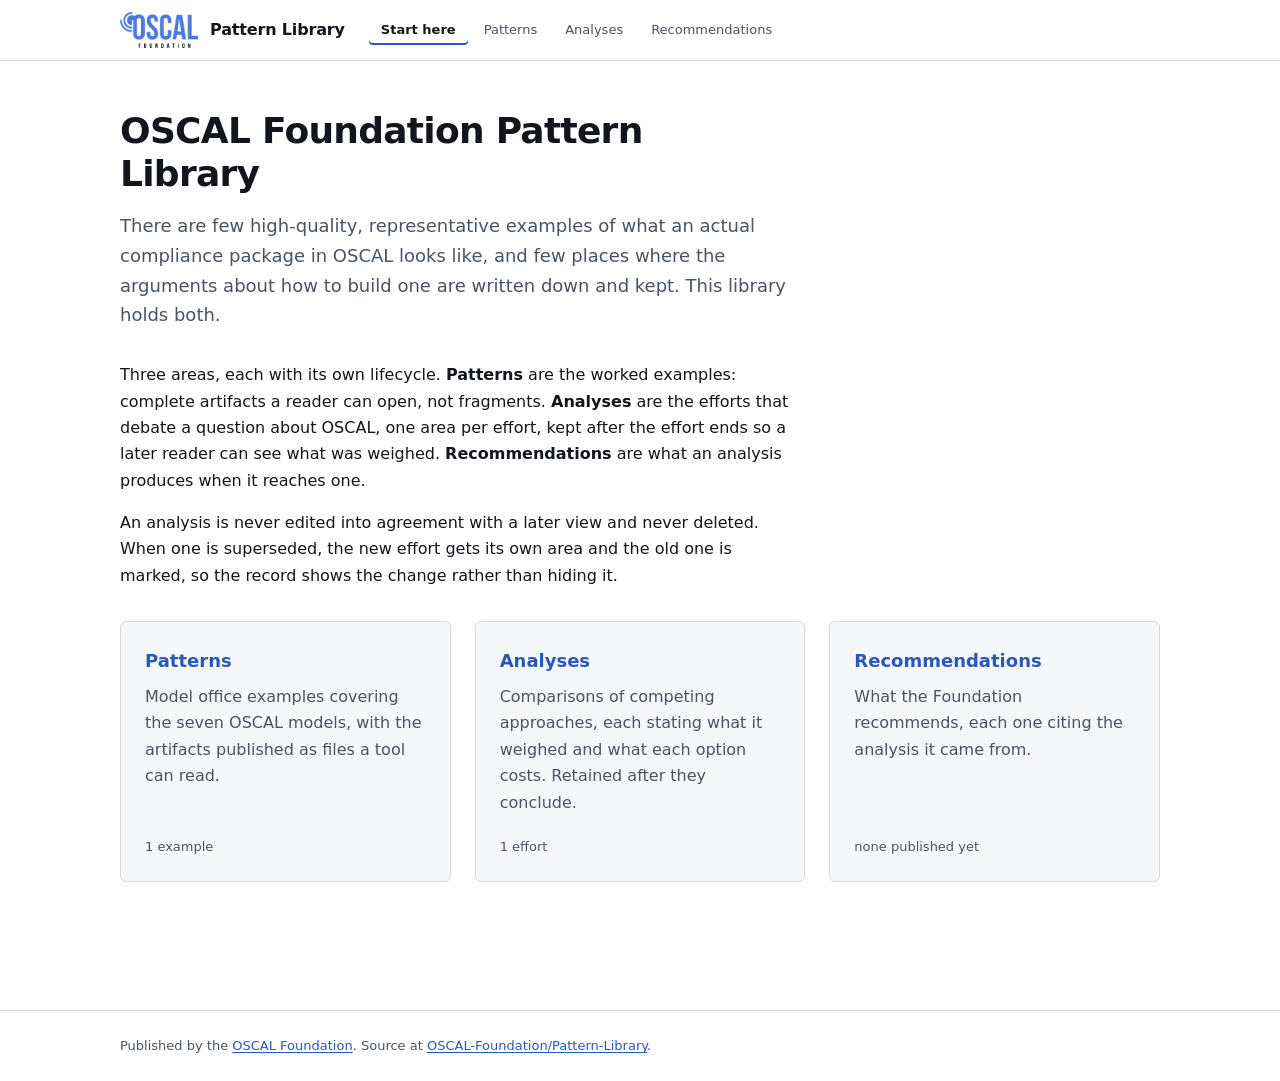
==== docs/index.html @ a6622626 "Publish the library as a site, with three areas docs/ is the site and there is no build step. The de" ====
<!doctype html>
<html lang="en">
<head>
<meta charset="utf-8">
<meta name="viewport" content="width=device-width, initial-scale=1">
<title>OSCAL Foundation Pattern Library</title>
<meta name="description" content="Realistic OSCAL example artifacts, the analysis efforts behind them, and the recommendations those efforts produce.">
<meta name="color-scheme" content="light dark">
<meta property="og:title" content="OSCAL Foundation Pattern Library">
<meta property="og:description" content="Realistic OSCAL example artifacts, the analysis efforts behind them, and the recommendations those efforts produce.">
<meta property="og:type" content="website">
<meta property="og:site_name" content="OSCAL Foundation Pattern Library">
<meta name="twitter:card" content="summary">
<link rel="icon" href="./assets/brand/oscal-foundation.png">
<link rel="stylesheet" href="./assets/site.css">
</head>
<body>

<a class="skip-link" href="#main">Skip to content</a>

<header class="site-header">
  <div class="site-header__inner">
    <p class="site-title"><a href="./index.html"><img class="site-logo site-logo--light" src="./assets/brand/oscal-foundation.png" alt="" width="208" height="96"><img class="site-logo site-logo--dark" src="./assets/brand/oscal-foundation-rev.png" alt="" width="208" height="96"><span>Pattern Library</span></a></p>
    <nav class="site-nav" aria-label="Sections">
      <ul>
        <li><a href="./index.html" aria-current="page">Start here</a></li>
        <li><a href="./patterns/index.html">Patterns</a></li>
        <li><a href="./analysis/index.html">Analyses</a></li>
        <li><a href="./recommendations/index.html">Recommendations</a></li>
      </ul>
    </nav>
  </div>
</header>

<main id="main">

<h1>OSCAL Foundation Pattern Library</h1>

<p class="lede">There are few high-quality, representative examples of what an
actual compliance package in OSCAL looks like, and few places where the
arguments about how to build one are written down and kept. This library holds
both.</p>

<p>Three areas, each with its own lifecycle. <strong>Patterns</strong> are the
worked examples: complete artifacts a reader can open, not fragments.
<strong>Analyses</strong> are the efforts that debate a question about OSCAL, one
area per effort, kept after the effort ends so a later reader can see what was
weighed. <strong>Recommendations</strong> are what an analysis produces when it
reaches one.</p>

<p>An analysis is never edited into agreement with a later view and never
deleted. When one is superseded, the new effort gets its own area and the old
one is marked, so the record shows the change rather than hiding it.</p>

<ul class="cards">
  <li class="card">
    <h3><a href="./patterns/index.html">Patterns</a></h3>
    <p>Model office examples covering the seven OSCAL models, with the artifacts
       published as files a tool can read.</p>
    <div class="card__meta"><span class="card__count">1 example</span></div>
  </li>
  <li class="card">
    <h3><a href="./analysis/index.html">Analyses</a></h3>
    <p>Comparisons of competing approaches, each stating what it weighed and what
       each option costs. Retained after they conclude.</p>
    <div class="card__meta"><span class="card__count">1 effort</span></div>
  </li>
  <li class="card">
    <h3><a href="./recommendations/index.html">Recommendations</a></h3>
    <p>What the Foundation recommends, each one citing the analysis it came from.</p>
    <div class="card__meta"><span class="card__count">none published yet</span></div>
  </li>
</ul>

</main>

<footer class="site-footer">
  <div class="site-footer__inner">
    <p>Published by the <a href="https://oscalfoundation.org">OSCAL Foundation</a>.
       Source at <a href="https://github.com/OSCAL-Foundation/Pattern-Library">OSCAL-Foundation/Pattern-Library</a>.</p>
  </div>
</footer>

</body>
</html>
---- docs/assets/site.css ----
/* ==========================================================================
   OSCAL Foundation Pattern Library — site shell

   The chrome around three areas: the pattern examples, the analysis efforts,
   and the recommendations that come out of them. Each analysis under
   analysis/ carries its own stylesheet and owns its own look; this file
   styles only the pages that sit above them.

   Tokens are the Foundation's brand, and the two accents are the same
   contrast-corrected pair the 2026-08 analysis uses, so a reader moving
   between the shell and an analysis does not cross a seam.

   No build step, no external request, no font beyond the system stack.
   ========================================================================== */

:root {
  --brand:          #4E79D8;   /* the Foundation's primary. Identity only:
                                  4.16:1 on --bg, which a logotype may take
                                  and body text may not. */
  --brand-deep:     #223152;   /* 12.89:1 on --bg */

  --bg:             #FFFFFF;
  --bg-subtle:      #F6F7F9;
  --bg-inset:       #EEF1F4;
  --text:           #12161C;
  --text-muted:     #4A5462;
  --border:         #D5DAE1;
  --border-strong:  #848C99;
  --accent:         #2958BC;   /* 6.53:1 on --bg */
  --accent-fg:      #FFFFFF;

  --status-active:  #146C2E;   /* 6.53:1 on --bg */
  --status-idle:    #4A5462;   /* 7.60:1 on --bg */

  --font-sans: ui-sans-serif, system-ui, -apple-system, "Segoe UI", Roboto,
               "Helvetica Neue", Arial, sans-serif;
  --font-mono: ui-monospace, SFMono-Regular, "SF Mono", Menlo, Consolas,
               "Liberation Mono", monospace;

  --s1: 0.25rem;  --s2: 0.5rem;   --s3: 0.75rem;  --s4: 1rem;
  --s5: 1.5rem;   --s6: 2rem;     --s7: 3rem;     --s8: 4rem;
  --radius: 6px;
  --measure: 42rem;
}

/* The shell follows the system preference rather than carrying a toggle. An
   analysis keeps its own toggle and its own stored choice, so crossing from
   one to the other can change the theme; that is the cost of letting each
   analysis own its look and be frozen with it. */
@media (prefers-color-scheme: dark) {
  :root {
    --bg:             #12161C;
    --bg-subtle:      #1A1F27;
    --bg-inset:       #222833;
    --text:           #E8ECF1;
    --text-muted:     #A3AEBC;
    --border:         #2E3742;
    --border-strong:  #606D7C;
    --accent:         #96B0E8;   /* 8.36:1 on --bg */
    --accent-fg:      #0B1017;
    --status-active:  #4AC26B;   /* 7.97:1 on --bg */
    --status-idle:    #A3AEBC;   /* 8.14:1 on --bg */
  }
}

*, *::before, *::after { box-sizing: border-box; }

body {
  margin: 0;
  background: var(--bg);
  color: var(--text);
  font-family: var(--font-sans);
  font-size: 1rem;
  line-height: 1.65;
  -webkit-text-size-adjust: 100%;
}

a { color: var(--accent); text-underline-offset: 2px; }
a:focus-visible, button:focus-visible {
  outline: 2px solid var(--accent); outline-offset: 2px; border-radius: 2px;
}

.skip-link {
  position: absolute; left: var(--s4); top: -3rem; z-index: 30;
  background: var(--bg); color: var(--text);
  padding: var(--s2) var(--s4); border: 1px solid var(--border-strong);
  border-radius: var(--radius);
}
.skip-link:focus { top: var(--s2); }

/* --- header --------------------------------------------------------------- */

.site-header {
  border-bottom: 1px solid var(--border);
  background: var(--bg);
}
.site-header__inner {
  max-width: 68rem; margin: 0 auto; padding: var(--s3) var(--s5);
  display: flex; align-items: center; gap: var(--s5); flex-wrap: wrap;
}
.site-title { margin: 0; font-size: 1rem; font-weight: 650; letter-spacing: -0.01em; }
.site-title a {
  color: inherit; text-decoration: none;
  display: flex; align-items: center; gap: var(--s3);
}

/* Two files rather than one: the Foundation ships a reversed mark for dark
   grounds. Both are declared and the media query picks one, so no script is
   needed to get the right mark before first paint. */
.site-logo { display: block; flex: none; height: 2.25rem; width: auto; }
.site-logo--dark { display: none; }
@media (prefers-color-scheme: dark) {
  .site-logo--light { display: none; }
  .site-logo--dark { display: block; }
}

.site-nav ul {
  display: flex; flex-wrap: wrap; gap: var(--s1);
  list-style: none; margin: 0; padding: 0;
}
.site-nav a {
  display: block; padding: var(--s1) var(--s3);
  font-size: 0.8125rem; color: var(--text-muted);
  text-decoration: none; border-radius: 4px;
}
.site-nav a:hover { background: var(--bg-inset); color: var(--text); }
.site-nav a[aria-current="page"] {
  color: var(--text); font-weight: 620;
  box-shadow: inset 0 -2px 0 var(--accent);
}

/* --- layout --------------------------------------------------------------- */

main { max-width: 68rem; margin: 0 auto; padding: var(--s7) var(--s5) var(--s8); }
main > * { max-width: var(--measure); }
main > .cards, main > .models { max-width: none; }

h1 { font-size: 2.25rem; line-height: 1.2; margin: 0 0 var(--s4); letter-spacing: -0.02em; }
h2 { font-size: 1.5rem; line-height: 1.25; margin: var(--s7) 0 var(--s4); letter-spacing: -0.01em; }
h3 { font-size: 1.125rem; margin: 0 0 var(--s2); }
.lede { font-size: 1.125rem; color: var(--text-muted); margin: 0 0 var(--s6); }

/* --- cards ---------------------------------------------------------------- */

.cards {
  display: grid; gap: var(--s5); padding: 0; margin: var(--s6) 0 0;
  list-style: none;
  grid-template-columns: repeat(auto-fit, minmax(17rem, 1fr));
}
.card {
  border: 1px solid var(--border); border-radius: var(--radius);
  background: var(--bg-subtle);
  padding: var(--s5);
  display: flex; flex-direction: column; gap: var(--s2);
}
.card h3 { margin: 0; }
.card h3 a { text-decoration: none; }
.card h3 a:hover { text-decoration: underline; }
.card p { margin: 0; color: var(--text-muted); }
.card__meta {
  margin-top: auto; padding-top: var(--s3);
  font-size: 0.8125rem; color: var(--text-muted);
  display: flex; flex-wrap: wrap; gap: var(--s3);
}
.card__count { font-variant-numeric: tabular-nums; }

/* A status is a word first. The colour is a second channel, never the only
   one, and the two live states differ in weight as well as hue. */
.status { font-weight: 620; }
.status--active     { color: var(--status-active); }
.status--concluded,
.status--superseded { color: var(--status-idle); }

/* --- the empty state ------------------------------------------------------ */

/* An area with nothing in it says so, and says what would put something
   there. A blank page cannot be told from a broken one. */
.empty {
  border: 1px dashed var(--border-strong); border-radius: var(--radius);
  padding: var(--s6); margin: var(--s6) 0 0;
  color: var(--text-muted);
}
.empty p { margin: 0 0 var(--s3); }
.empty p:last-child { margin-bottom: 0; }

/* --- the model table ------------------------------------------------------ */

.models { width: 100%; border-collapse: collapse; margin: var(--s6) 0 0; }
.models th, .models td {
  text-align: left; padding: var(--s3) var(--s4);
  border-bottom: 1px solid var(--border); vertical-align: top;
}
.models th { font-size: 0.8125rem; color: var(--text-muted); font-weight: 620; }
.models td code { font-family: var(--font-mono); font-size: 0.8125rem; }
.models tr:last-child td { border-bottom: 0; }
.models .is-pending { color: var(--text-muted); }

/* --- footer --------------------------------------------------------------- */

.site-footer {
  border-top: 1px solid var(--border);
  margin-top: var(--s8);
  color: var(--text-muted); font-size: 0.8125rem;
}
.site-footer__inner { max-width: 68rem; margin: 0 auto; padding: var(--s5); }
.site-footer p { margin: 0; }

@media (prefers-reduced-motion: reduce) {
  *, *::before, *::after { animation: none !important; transition: none !important; }
}
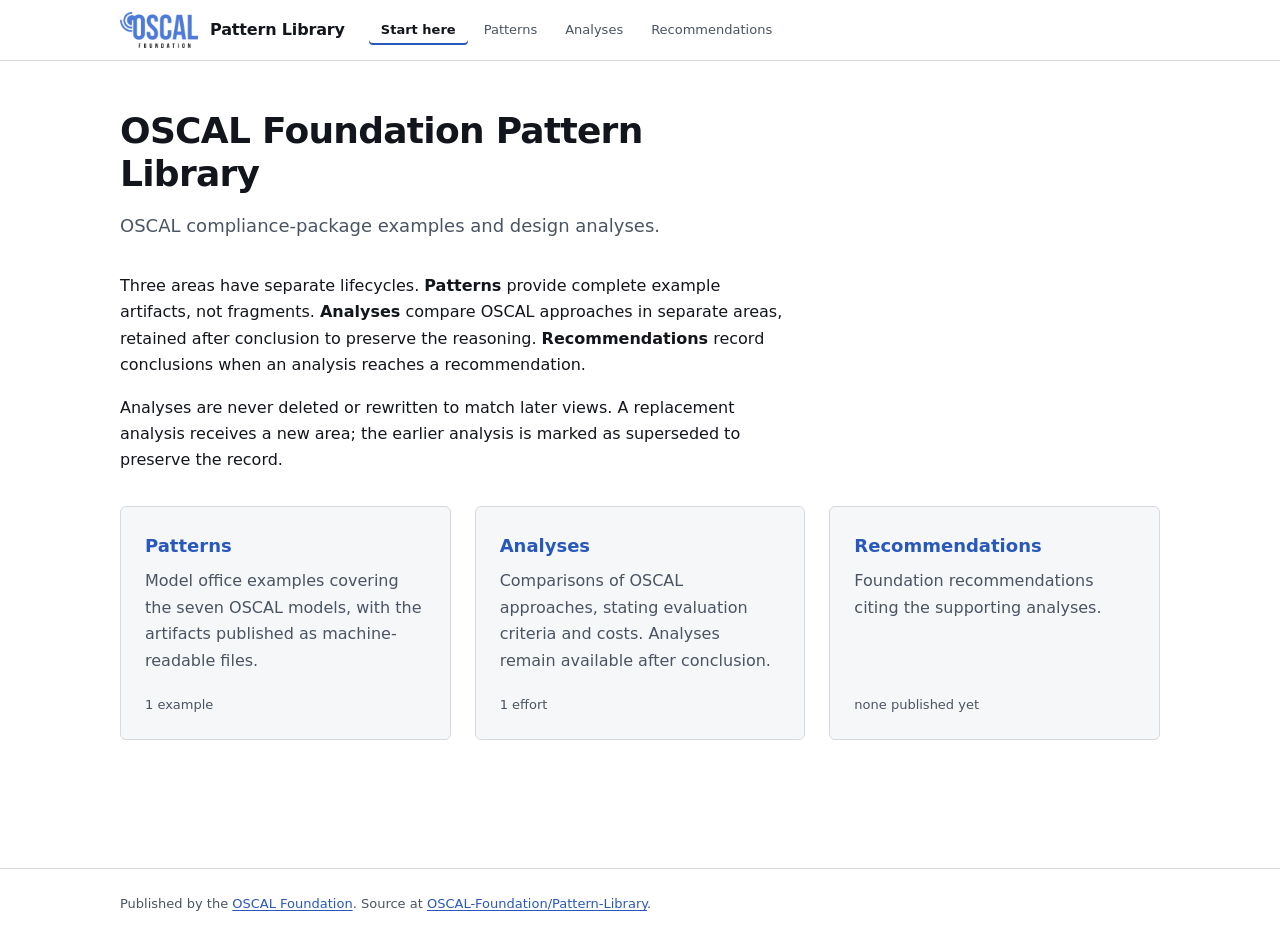
==== commit 2fe2bfd6: "Refactor analysis documentation and improve clarity - Updated the question in the analysis JSON for " ====
--- a/docs/index.html
+++ b/docs/index.html
@@ -4,10 +4,10 @@
 <meta charset="utf-8">
 <meta name="viewport" content="width=device-width, initial-scale=1">
 <title>OSCAL Foundation Pattern Library</title>
-<meta name="description" content="Realistic OSCAL example artifacts, the analysis efforts behind them, and the recommendations those efforts produce.">
+<meta name="description" content="OSCAL example artifacts, supporting analyses, and resulting Foundation recommendations.">
 <meta name="color-scheme" content="light dark">
 <meta property="og:title" content="OSCAL Foundation Pattern Library">
-<meta property="og:description" content="Realistic OSCAL example artifacts, the analysis efforts behind them, and the recommendations those efforts produce.">
+<meta property="og:description" content="OSCAL example artifacts, supporting analyses, and resulting Foundation recommendations.">
 <meta property="og:type" content="website">
 <meta property="og:site_name" content="OSCAL Foundation Pattern Library">
 <meta name="twitter:card" content="summary">
@@ -36,38 +36,34 @@
 
 <h1>OSCAL Foundation Pattern Library</h1>
 
-<p class="lede">There are few high-quality, representative examples of what an
-actual compliance package in OSCAL looks like, and few places where the
-arguments about how to build one are written down and kept. This library holds
-both.</p>
+<p class="lede">OSCAL compliance-package examples and design analyses.</p>
 
-<p>Three areas, each with its own lifecycle. <strong>Patterns</strong> are the
-worked examples: complete artifacts a reader can open, not fragments.
-<strong>Analyses</strong> are the efforts that debate a question about OSCAL, one
-area per effort, kept after the effort ends so a later reader can see what was
-weighed. <strong>Recommendations</strong> are what an analysis produces when it
-reaches one.</p>
+<p>Three areas have separate lifecycles. <strong>Patterns</strong> provide
+complete example artifacts, not fragments. <strong>Analyses</strong> compare
+OSCAL approaches in separate areas, retained after conclusion to preserve the
+reasoning. <strong>Recommendations</strong> record conclusions when an analysis
+reaches a recommendation.</p>
 
-<p>An analysis is never edited into agreement with a later view and never
-deleted. When one is superseded, the new effort gets its own area and the old
-one is marked, so the record shows the change rather than hiding it.</p>
+<p>Analyses are never deleted or rewritten to match later views. A replacement
+analysis receives a new area; the earlier analysis is marked as superseded to
+preserve the record.</p>
 
 <ul class="cards">
   <li class="card">
     <h3><a href="./patterns/index.html">Patterns</a></h3>
     <p>Model office examples covering the seven OSCAL models, with the artifacts
-       published as files a tool can read.</p>
+       published as machine-readable files.</p>
     <div class="card__meta"><span class="card__count">1 example</span></div>
   </li>
   <li class="card">
     <h3><a href="./analysis/index.html">Analyses</a></h3>
-    <p>Comparisons of competing approaches, each stating what it weighed and what
-       each option costs. Retained after they conclude.</p>
+     <p>Comparisons of OSCAL approaches, stating evaluation criteria and costs.
+       Analyses remain available after conclusion.</p>
     <div class="card__meta"><span class="card__count">1 effort</span></div>
   </li>
   <li class="card">
     <h3><a href="./recommendations/index.html">Recommendations</a></h3>
-    <p>What the Foundation recommends, each one citing the analysis it came from.</p>
+    <p>Foundation recommendations citing the supporting analyses.</p>
     <div class="card__meta"><span class="card__count">none published yet</span></div>
   </li>
 </ul>
